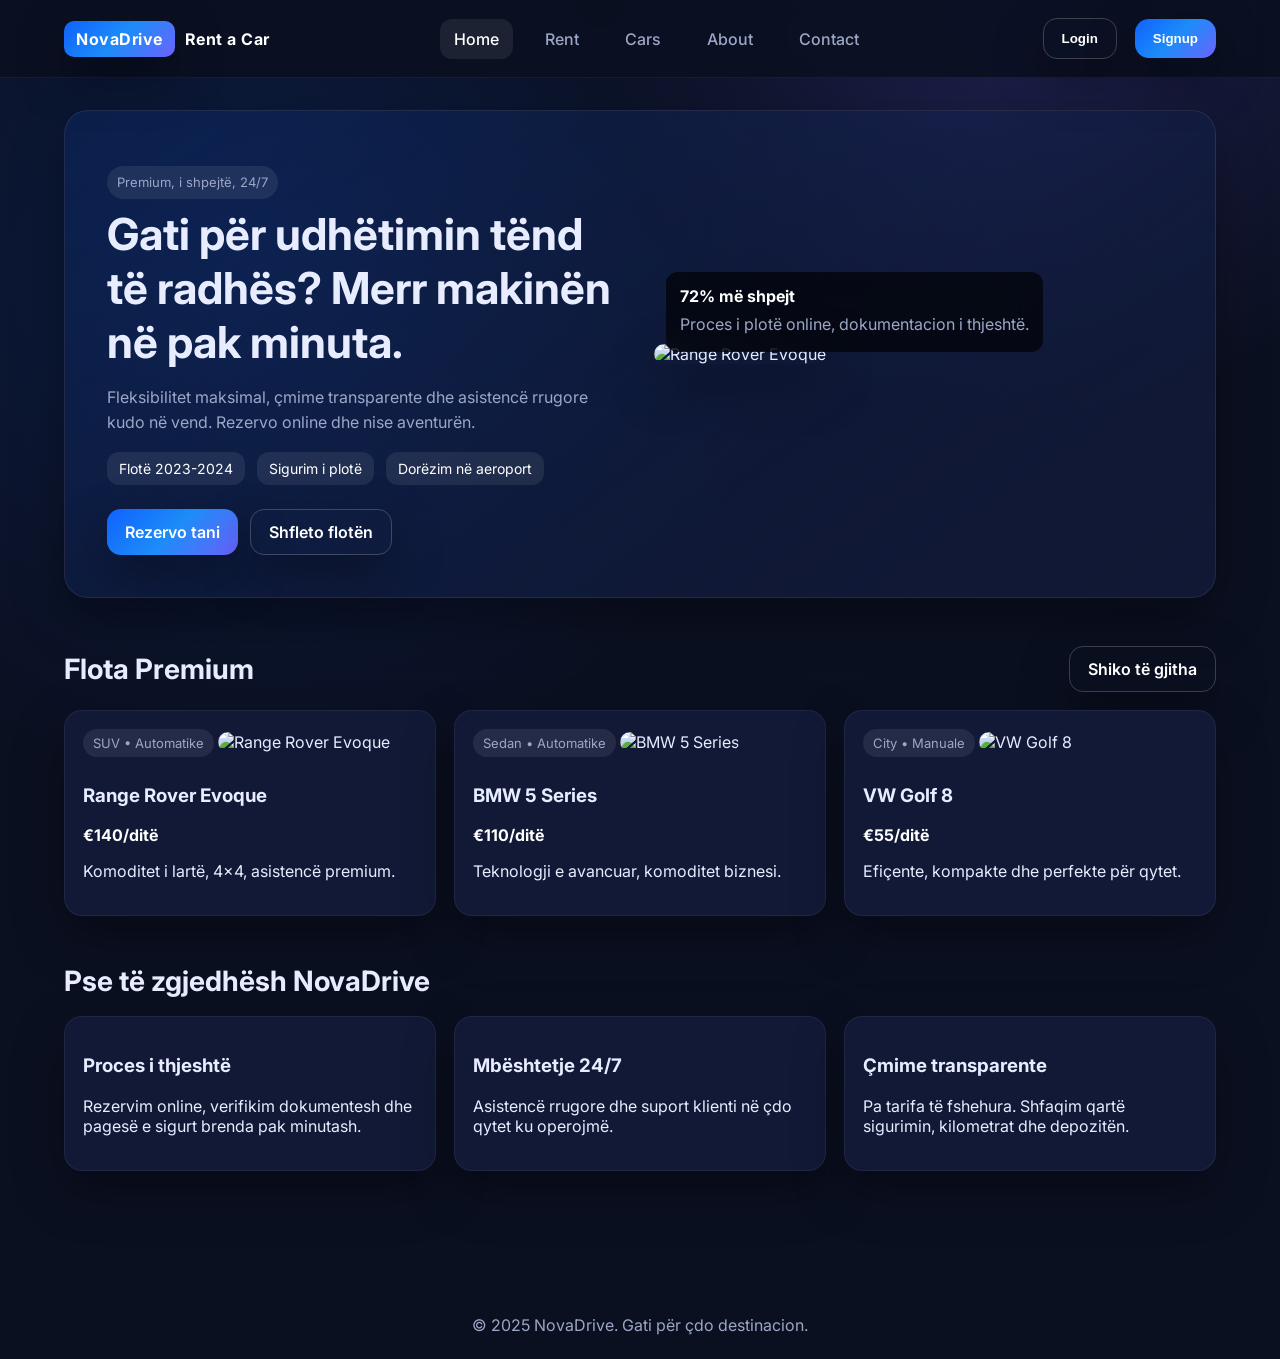
==== index.html @ fc958388 "fixed bugs" ====
<!doctype html>
<html lang="sq">
<head>
  <meta charset="UTF-8">
  <meta name="viewport" content="width=device-width, initial-scale=1.0">
  <title>NovaDrive | Rent a Car</title>
  <link rel="stylesheet" href="style.css">
</head>
<body>
  <header>
    <nav class="nav">
      <a class="brand" href="index.html"><span>NovaDrive</span> Rent a Car</a>
      <div class="nav-links">
        <a class="active" href="index.html">Home</a>
        <a href="rent.html">Rent</a>
        <a href="cars.html">Cars</a>
        <a href="about.html">About</a>
        <a href="contact.html">Contact</a>
      </div>
      <div class="nav-links">
        <span id="authWelcome" class="pill" style="display:none"></span>
        <button class="cta outline" id="loginBtn">Login</button>
        <button class="cta" id="signupBtn">Signup</button>
        <button class="cta outline" id="logoutBtn" style="display:none">Logout</button>
      </div>
    </nav>
  </header>

  <main>
    <section class="hero">
      <div>
        <p class="pill">Premium, i shpejtë, 24/7</p>
        <h1>Gati për udhëtimin tënd të radhës? Merr makinën në pak minuta.</h1>
        <p>Fleksibilitet maksimal, çmime transparente dhe asistencë rrugore kudo në vend. Rezervo online dhe nise aventurën.</p>
        <div class="badges">
          <span class="badge">Flotë 2023-2024</span>
          <span class="badge">Sigurim i plotë</span>
          <span class="badge">Dorëzim në aeroport</span>
        </div>
        <div style="display:flex; gap:12px; flex-wrap:wrap;">
          <a class="cta" href="rent.html">Rezervo tani</a>
          <a class="cta outline" href="cars.html">Shfleto flotën</a>
        </div>
      </div>
      <div class="hero-visual">
        <img src="https://vehicle-images.dealerinspire.com/fdc6-110012062/4JGFD6BB8SB346090/8a9ea33b51a84cd72c0bf814a740a13b.jpg" alt="Range Rover Evoque">
        <div class="floating-card">
          <strong>72% më shpejt</strong>
          <p style="margin:6px 0 0;">Proces i plotë online, dokumentacion i thjeshtë.</p>
        </div>
      </div>
    </section>

    <div class="section-title">
      <h2>Flota Premium</h2>
      <a class="cta outline" href="cars.html">Shiko të gjitha</a>
    </div>
    <div class="grid">
      <article class="card">
        <span class="pill">SUV • Automatike</span>
        <img class="car-img" src="https://media.ed.edmunds-media.com/land-rover/range-rover/2025/oem/2025_land-rover_range-rover_4dr-suv_p530-autobiography_fq_oem_1_1280.jpg" alt="Range Rover Evoque">
        <h3>Range Rover Evoque</h3>
        <p class="price">€140/ditë</p>
        <p class="muted">Komoditet i lartë, 4x4, asistencë premium.</p>
      </article>
      <article class="card">
        <span class="pill">Sedan • Automatike</span>
        <img class="car-img" src="https://www.topgear.com/sites/default/files/2024/04/TopGear%20-%20First%20Drive%20-%20BMW%205%20Series%202024-031.jpg" alt="BMW 5 Series">
        <h3>BMW 5 Series</h3>
        <p class="price">€110/ditë</p>
        <p class="muted">Teknologji e avancuar, komoditet biznesi.</p>
      </article>
      <article class="card">
        <span class="pill">City • Manuale</span>
        <img class="car-img" src="https://assets.volkswagen.com/is/image/volkswagenag/white-golf-r-image?Zml0PWNyb3AsMSZmbXQ9cG5nLWFscGhhJndpZD0xNjAwJmhlaT05MDAmYmZjPW9mZiY5YWYy" alt="VW Golf 8">
        <h3>VW Golf 8</h3>
        <p class="price">€55/ditë</p>
        <p class="muted">Efiçente, kompakte dhe perfekte për qytet.</p>
      </article>
    </div>

    <div class="section-title">
      <h2>Pse të zgjedhësh NovaDrive</h2>
    </div>
    <div class="grid">
      <div class="card">
        <h3>Proces i thjeshtë</h3>
        <p>Rezervim online, verifikim dokumentesh dhe pagesë e sigurt brenda pak minutash.</p>
      </div>
      <div class="card">
        <h3>Mbështetje 24/7</h3>
        <p>Asistencë rrugore dhe suport klienti në çdo qytet ku operojmë.</p>
      </div>
      <div class="card">
        <h3>Çmime transparente</h3>
        <p>Pa tarifa të fshehura. Shfaqim qartë sigurimin, kilometrat dhe depozitën.</p>
      </div>
    </div>
  </main>

  <footer>
    © 2025 NovaDrive. Gati për çdo destinacion.
  </footer>

  <!-- Login Modal -->
  <div class="modal" id="loginModal">
    <div class="modal-content">
      <div class="modal-header">
        <h3>Hyrje</h3>
        <button class="close" data-close>&times;</button>
      </div>
      <form id="loginForm">
        <label for="loginEmail">Email</label>
        <input id="loginEmail" name="email" type="email" placeholder="you@example.com" required>
        <label for="loginPassword">Fjalëkalimi</label>
        <input id="loginPassword" name="password" type="password" placeholder="••••••••" required>
        <div id="loginStatus" class="status" aria-live="polite"></div>
        <button class="cta" type="submit">Login</button>
      </form>
    </div>
  </div>

  <!-- Signup Modal -->
  <div class="modal" id="signupModal">
    <div class="modal-content">
      <div class="modal-header">
        <h3>Krijo llogari</h3>
        <button class="close" data-close>&times;</button>
      </div>
      <form id="signupForm">
        <label for="signupName">Emri i plotë</label>
        <input id="signupName" name="name" placeholder="Emri Mbiemri" required>
        <label for="signupEmail">Email</label>
        <input id="signupEmail" name="email" type="email" placeholder="you@example.com" required>
        <label for="signupPassword">Fjalëkalimi</label>
        <input id="signupPassword" name="password" type="password" placeholder="Minimumi 8 karaktere" required>
        <div id="signupStatus" class="status" aria-live="polite"></div>
        <button class="cta" type="submit">Regjistrohu</button>
      </form>
    </div>
  </div>

  <script src="script.js"></script>
</body>
</html>
---- style.css ----
@import url('https://fonts.googleapis.com/css2?family=Inter:wght@400;500;600;700&display=swap');

:root {
  --primary: #0f62fe;
  --primary-dark: #0a3fa6;
  --accent: #ffb703;
  --bg: #0b1021;
  --card: #121936;
  --text: #e8ecff;
  --muted: #9ca7c7;
  --success: #2ecc71;
  --danger: #ff4d6d;
  --gradient: linear-gradient(135deg, #0f62fe, #1d8cf8, #6c63ff);
  --shadow: 0 20px 50px rgba(0, 0, 0, 0.35);
}

*,
*::before,
*::after {
  box-sizing: border-box;
}

body {
  margin: 0;
  font-family: 'Inter', system-ui, -apple-system, sans-serif;
  background: radial-gradient(circle at 20% 20%, rgba(15, 98, 254, 0.15), transparent 35%),
    radial-gradient(circle at 80% 0%, rgba(108, 99, 255, 0.2), transparent 25%),
    var(--bg);
  color: var(--text);
  min-height: 100vh;
}

a {
  color: inherit;
  text-decoration: none;
}

header {
  position: sticky;
  top: 0;
  z-index: 20;
  background: rgba(11, 16, 33, 0.9);
  backdrop-filter: blur(12px);
  border-bottom: 1px solid rgba(255, 255, 255, 0.06);
}

.nav {
  max-width: 1200px;
  margin: 0 auto;
  display: flex;
  align-items: center;
  justify-content: space-between;
  padding: 18px 24px;
}

.brand {
  display: inline-flex;
  align-items: center;
  gap: 10px;
  font-weight: 700;
  letter-spacing: 0.5px;
  color: #fff;
}

.brand span {
  padding: 8px 12px;
  background: var(--gradient);
  border-radius: 10px;
  box-shadow: var(--shadow);
}

.nav-links {
  display: flex;
  gap: 18px;
  align-items: center;
}

.nav-links a {
  padding: 10px 14px;
  border-radius: 12px;
  color: var(--muted);
  transition: all 0.2s ease;
  font-weight: 500;
}

.nav-links a:hover,
.nav-links a.active {
  color: #fff;
  background: rgba(255, 255, 255, 0.08);
}

.cta {
  display: inline-flex;
  align-items: center;
  gap: 10px;
  padding: 12px 18px;
  background: var(--gradient);
  color: #fff;
  border-radius: 14px;
  border: none;
  cursor: pointer;
  box-shadow: var(--shadow);
  font-weight: 600;
  transition: transform 0.15s ease, box-shadow 0.15s ease;
}

.cta:hover {
  transform: translateY(-2px);
  box-shadow: 0 15px 35px rgba(15, 98, 254, 0.35);
}

.cta.outline {
  background: transparent;
  color: #fff;
  border: 1px solid rgba(255, 255, 255, 0.2);
}

main {
  max-width: 1200px;
  margin: 0 auto;
  padding: 32px 24px 60px;
}

.hero {
  display: grid;
  grid-template-columns: repeat(auto-fit, minmax(300px, 1fr));
  gap: 28px;
  align-items: center;
  padding: 42px;
  background: linear-gradient(145deg, rgba(15, 98, 254, 0.12), rgba(18, 25, 54, 0.92));
  border: 1px solid rgba(255, 255, 255, 0.08);
  border-radius: 24px;
  box-shadow: var(--shadow);
}

.hero h1 {
  font-size: clamp(32px, 4vw, 44px);
  margin: 0 0 14px;
}

.hero p {
  color: var(--muted);
  line-height: 1.6;
}

.badges {
  display: flex;
  gap: 12px;
  flex-wrap: wrap;
  margin: 16px 0 24px;
}

.badge {
  padding: 8px 12px;
  border-radius: 12px;
  background: rgba(255, 255, 255, 0.08);
  color: #fff;
  font-size: 14px;
}

.hero-visual {
  position: relative;
}

.hero-visual img {
  width: 100%;
  border-radius: 20px;
  object-fit: cover;
  box-shadow: var(--shadow);
}

.floating-card {
  position: absolute;
  bottom: 12px;
  left: 12px;
  padding: 14px;
  background: rgba(0, 0, 0, 0.65);
  border-radius: 12px;
  color: #fff;
  backdrop-filter: blur(12px);
}

.section-title {
  display: flex;
  justify-content: space-between;
  align-items: center;
  gap: 12px;
  margin: 48px 0 18px;
}

.section-title h2 {
  margin: 0;
  font-size: 28px;
}

.grid {
  display: grid;
  gap: 18px;
  grid-template-columns: repeat(auto-fit, minmax(260px, 1fr));
}

.card {
  background: var(--card);
  border-radius: 18px;
  padding: 18px;
  border: 1px solid rgba(255, 255, 255, 0.06);
  box-shadow: var(--shadow);
  transition: transform 0.18s ease, border-color 0.18s ease;
}

.card:hover {
  transform: translateY(-4px);
  border-color: rgba(15, 98, 254, 0.4);
}

.car-img {
  width: 100%;
  height: 170px;
  border-radius: 14px;
  object-fit: cover;
  margin-bottom: 12px;
}

.pill {
  display: inline-flex;
  padding: 6px 10px;
  border-radius: 999px;
  background: rgba(255, 255, 255, 0.08);
  color: var(--muted);
  font-size: 13px;
  margin-bottom: 8px;
}

.price {
  font-weight: 700;
  color: #fff;
}

.colors {
  display: flex;
  gap: 8px;
  margin: 10px 0;
}

.color-dot {
  width: 18px;
  height: 18px;
  border-radius: 50%;
  cursor: pointer;
  border: 2px solid transparent;
  outline: 2px solid rgba(255, 255, 255, 0.08);
  transition: transform 0.15s ease, border-color 0.15s ease;
}

.color-dot.active {
  border-color: #fff;
  transform: scale(1.1);
}

form {
  display: grid;
  gap: 12px;
}

label {
  font-weight: 600;
  color: #fff;
}

input,
select,
textarea {
  width: 100%;
  padding: 12px 14px;
  border-radius: 12px;
  border: 1px solid rgba(255, 255, 255, 0.12);
  background: rgba(255, 255, 255, 0.04);
  color: #fff;
  outline: none;
  transition: border 0.15s ease, box-shadow 0.15s ease;
}

input:focus,
select:focus,
textarea:focus {
  border-color: rgba(15, 98, 254, 0.7);
  box-shadow: 0 0 0 3px rgba(15, 98, 254, 0.15);
}

.two-col {
  display: grid;
  grid-template-columns: repeat(auto-fit, minmax(180px, 1fr));
  gap: 12px;
}

.status {
  padding: 12px;
  border-radius: 12px;
  background: rgba(255, 255, 255, 0.08);
  color: #fff;
  border: 1px solid rgba(255, 255, 255, 0.08);
}

.status.success {
  border-color: rgba(46, 204, 113, 0.5);
  color: #c8f7c5;
}

.status.error {
  border-color: rgba(255, 77, 109, 0.4);
  color: #ffb3c4;
}

.modal {
  position: fixed;
  inset: 0;
  background: rgba(0, 0, 0, 0.6);
  display: none;
  align-items: center;
  justify-content: center;
  z-index: 30;
  padding: 16px;
}

.modal.active {
  display: flex;
}

.modal-content {
  background: var(--card);
  padding: 22px;
  border-radius: 16px;
  max-width: 420px;
  width: 100%;
  box-shadow: var(--shadow);
  border: 1px solid rgba(255, 255, 255, 0.08);
}

.modal-header {
  display: flex;
  justify-content: space-between;
  align-items: center;
  margin-bottom: 10px;
}

.close {
  cursor: pointer;
  background: none;
  border: none;
  color: #fff;
  font-size: 22px;
}

.carousel {
  position: relative;
  overflow: hidden;
}

.carousel-track {
  display: grid;
  grid-auto-flow: column;
  grid-auto-columns: minmax(260px, 1fr);
  gap: 18px;
  transition: transform 0.5s ease;
}

.carousel-controls {
  position: absolute;
  inset: 0;
  display: flex;
  justify-content: space-between;
  align-items: center;
  pointer-events: none;
}

.control {
  pointer-events: auto;
  width: 42px;
  height: 42px;
  border-radius: 50%;
  border: 1px solid rgba(255, 255, 255, 0.1);
  background: rgba(11, 16, 33, 0.8);
  color: #fff;
  cursor: pointer;
  display: grid;
  place-items: center;
  transition: background 0.2s ease;
}

.control:hover {
  background: rgba(15, 98, 254, 0.8);
}

footer {
  margin-top: 60px;
  padding: 24px;
  text-align: center;
  color: var(--muted);
}

/* Slider Styles */
.hero-slider {
  position: relative;
  margin-bottom: 48px;
  border-radius: 24px;
  overflow: hidden;
  box-shadow: var(--shadow);
}

.slider-container {
  position: relative;
  width: 100%;
  height: 500px;
  overflow: hidden;
}

.slider-track {
  display: flex;
  width: 100%;
  height: 100%;
  transition: transform 0.5s ease;
}

.slider-slide {
  min-width: 100%;
  height: 100%;
  position: relative;
  display: flex;
  align-items: center;
  justify-content: center;
}

.slider-slide img {
  width: 100%;
  height: 100%;
  object-fit: cover;
}

.slider-content {
  position: absolute;
  bottom: 0;
  left: 0;
  right: 0;
  padding: 42px;
  background: linear-gradient(to top, rgba(11, 16, 33, 0.95), transparent);
  color: #fff;
}

.slider-controls {
  position: absolute;
  top: 50%;
  transform: translateY(-50%);
  width: 100%;
  display: flex;
  justify-content: space-between;
  padding: 0 20px;
  pointer-events: none;
}

.slider-controls .control {
  pointer-events: auto;
  width: 50px;
  height: 50px;
  border-radius: 50%;
  border: 1px solid rgba(255, 255, 255, 0.3);
  background: rgba(11, 16, 33, 0.8);
  color: #fff;
  cursor: pointer;
  display: grid;
  place-items: center;
  font-size: 24px;
  transition: background 0.2s ease;
}

.slider-controls .control:hover {
  background: rgba(15, 98, 254, 0.9);
}

.slider-dots {
  position: absolute;
  bottom: 20px;
  left: 50%;
  transform: translateX(-50%);
  display: flex;
  gap: 10px;
  z-index: 10;
}

.dot {
  width: 12px;
  height: 12px;
  border-radius: 50%;
  background: rgba(255, 255, 255, 0.4);
  cursor: pointer;
  transition: background 0.3s ease;
}

.dot.active {
  background: var(--primary);
  transform: scale(1.2);
}

@media (max-width: 720px) {
  .nav {
    flex-direction: column;
    gap: 14px;
  }

  .nav-links {
    flex-wrap: wrap;
    justify-content: center;
  }

  .hero {
    padding: 28px;
  }

  .slider-container {
    height: 400px;
  }

  .slider-content {
    padding: 28px;
  }

  .slider-controls .control {
    width: 40px;
    height: 40px;
    font-size: 20px;
  }
}
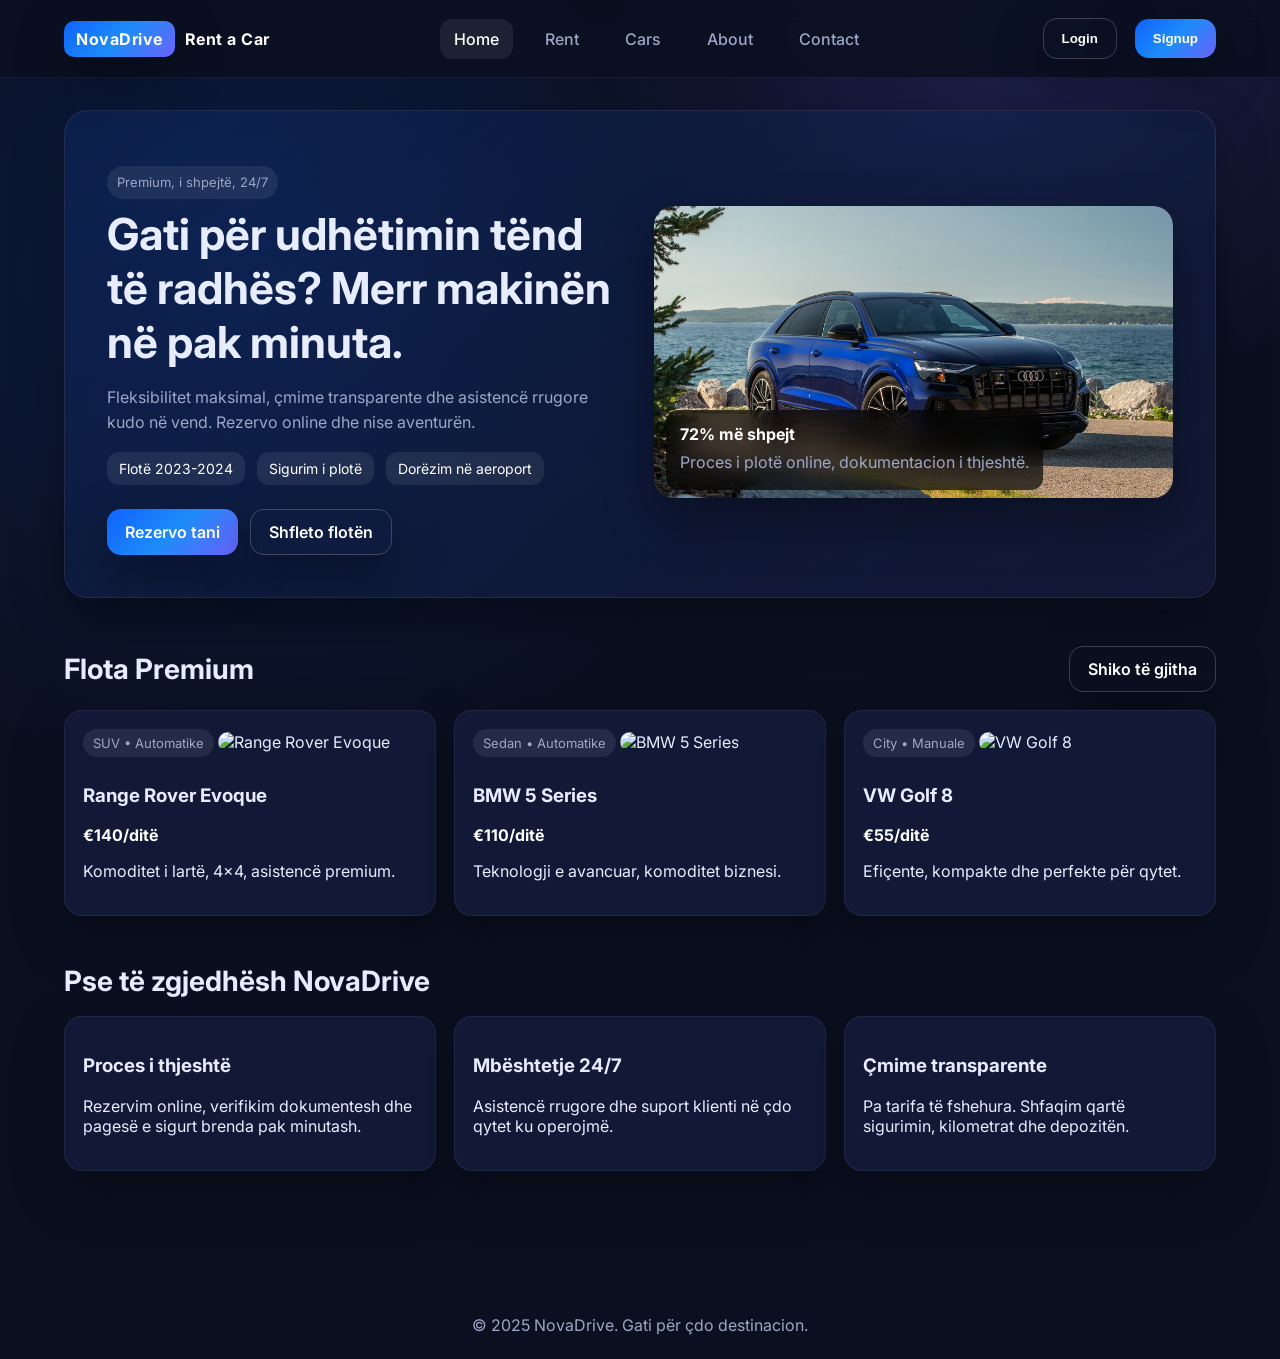
==== commit 358a95b8: "fix: rregullimi i path-eve të imazheve dhe përditësimi i hero visual me audi.jpg" ====
--- a/index.html
+++ b/index.html
@@ -43,7 +43,7 @@
         </div>
       </div>
       <div class="hero-visual">
-        <img src="https://vehicle-images.dealerinspire.com/fdc6-110012062/4JGFD6BB8SB346090/8a9ea33b51a84cd72c0bf814a740a13b.jpg" alt="Range Rover Evoque">
+        <img src="IMG/audi.jpg" alt="AUDI SQ8">
         <div class="floating-card">
           <strong>72% më shpejt</strong>
           <p style="margin:6px 0 0;">Proces i plotë online, dokumentacion i thjeshtë.</p>
--- a/style.css
+++ b/style.css
@@ -529,4 +529,5 @@
     font-size: 20px;
   }
 }
-
+/* update */
+
